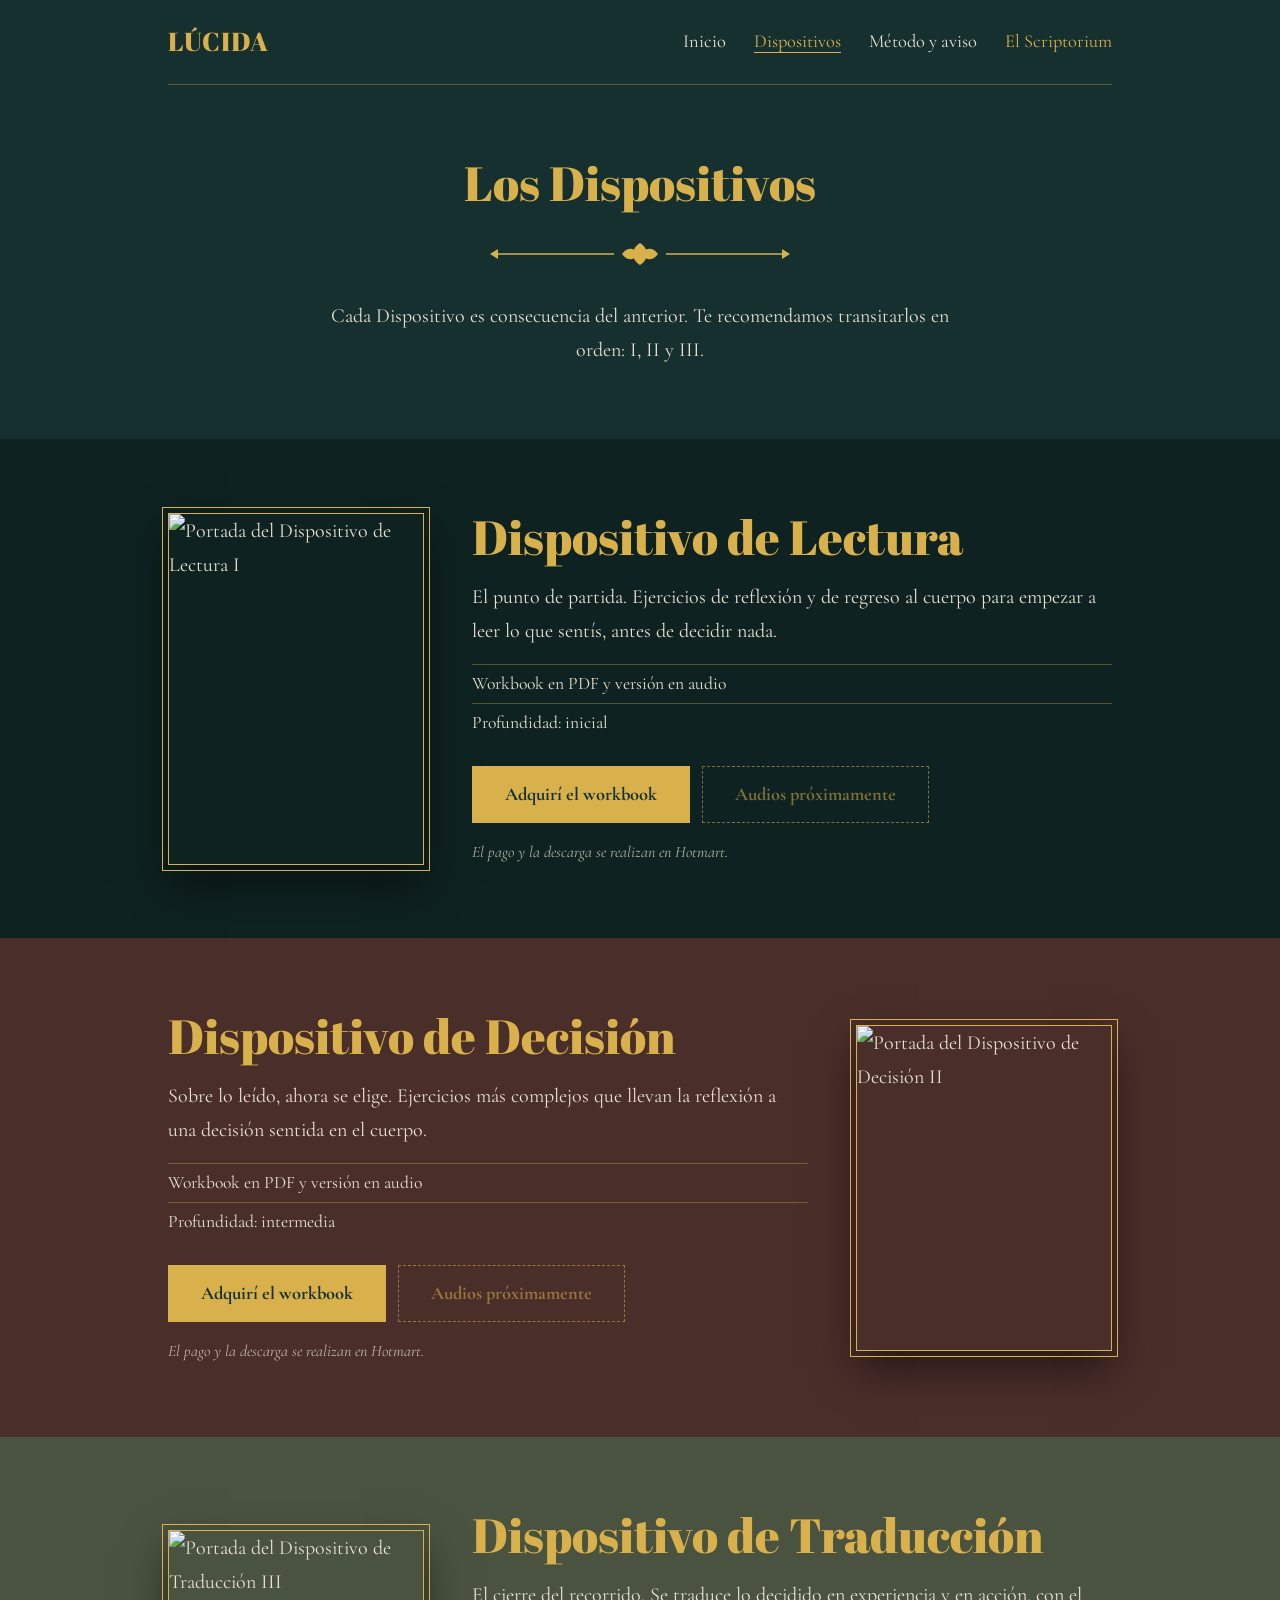
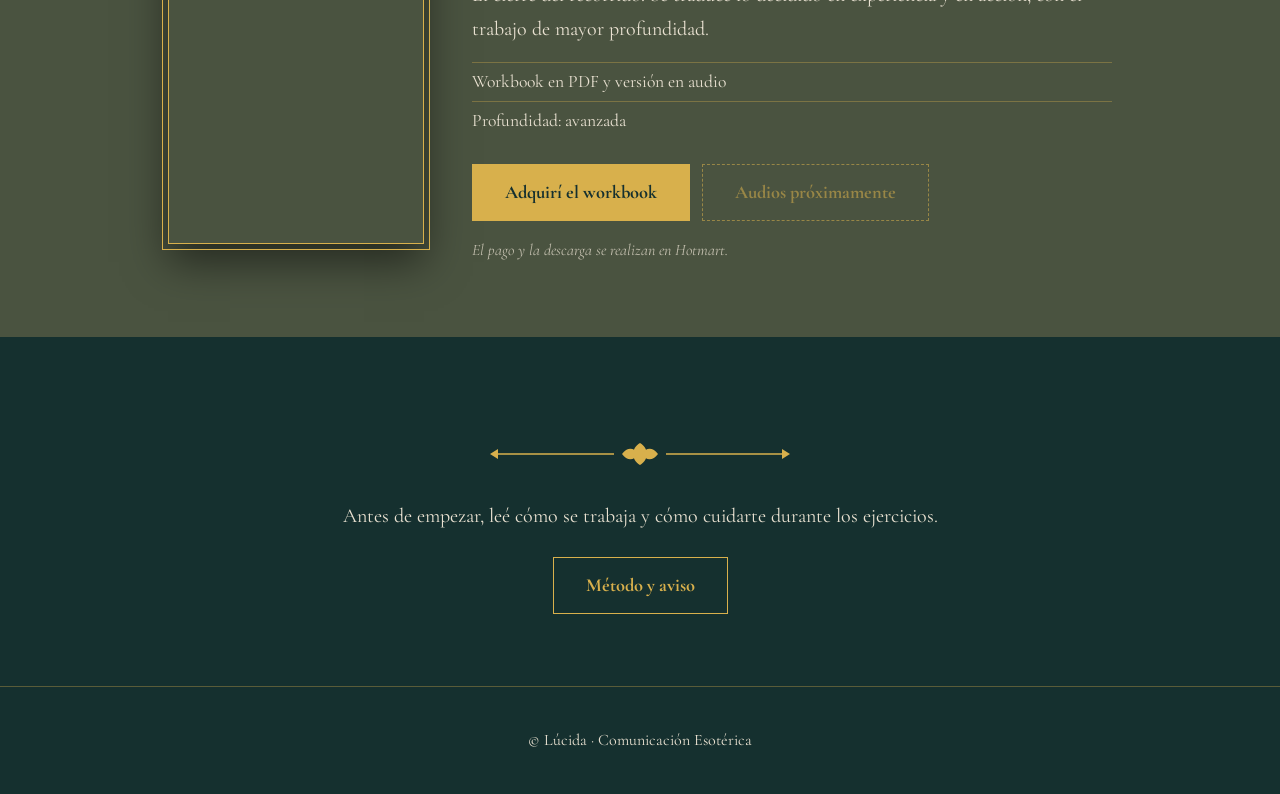
==== dispositivos.html @ 57c90175 "Add files via upload" ====
<!DOCTYPE html>
<html lang="es">
<head>
<meta charset="utf-8">
<meta name="viewport" content="width=device-width, initial-scale=1">
<title>Dispositivos de Lectura, Decisión y Traducción | Lúcida</title>
<meta name="description" content="Tres workbooks con ejercicios somáticos, en orden: Lectura I, Decisión II y Traducción III. Cada uno profundiza más que el anterior. Audios próximamente.">
<meta name="theme-color" content="#15302F">
<meta property="og:type" content="website">
<meta property="og:locale" content="es_AR">
<meta property="og:site_name" content="Lúcida · Comunicación Esotérica">
<meta property="og:title" content="Dispositivos de Lectura, Decisión y Traducción | Lúcida">
<meta property="og:description" content="Tres workbooks con ejercicios somáticos, en orden: Lectura I, Decisión II y Traducción III. Cada uno profundiza más que el anterior. Audios próximamente.">
<link rel="canonical" href="https://lucida.best/dispositivos.html">
<meta property="og:url" content="https://lucida.best/dispositivos.html">
<meta property="og:image" content="https://lucida.best/img/og.jpg">
<meta property="og:image:width" content="1200">
<meta property="og:image:height" content="630">
<meta property="og:image:alt" content="Lúcida · Comunicación Esotérica">
<meta name="twitter:card" content="summary_large_image">
<link rel="preconnect" href="https://fonts.googleapis.com">
<link rel="preconnect" href="https://fonts.gstatic.com" crossorigin>
<link href="https://fonts.googleapis.com/css2?family=Abril+Fatface&family=Cormorant+Garamond:ital,wght@0,400;0,700;1,400&display=swap" rel="stylesheet">
<link rel="stylesheet" href="styles.css">
<!-- Google Analytics: sacá los comentarios y reemplazá G-XXXXXXXXXX por tu ID de medición
<script async src="https://www.googletagmanager.com/gtag/js?id=G-XXXXXXXXXX"></script>
<script>window.dataLayer=window.dataLayer||[];function gtag(){dataLayer.push(arguments)}gtag('js',new Date());gtag('config','G-XXXXXXXXXX');</script>
-->
</head>
<body>

<header class="wrap">
  <nav class="nav" aria-label="Principal">
    <a class="logo" href="index.html">LÚCIDA</a>
    <ul>
      <li><a href="index.html">Inicio</a></li>
      <li><a href="dispositivos.html" aria-current="page">Dispositivos</a></li>
      <li><a href="metodo.html">Método y aviso</a></li>
      <li><a class="dest" href="scriptorium.html">El Scriptorium</a></li>
    </ul>
  </nav>
</header>

<main>
  <section>
    <div class="wrap">
      <h2 class="centro">Los Dispositivos</h2>
      <div class="orn" role="presentation"></div>
      <p class="prosa" style="margin:0 auto;text-align:center">Cada Dispositivo es consecuencia del anterior. Te recomendamos transitarlos en orden: I, II y III.</p>
    </div>
  </section>

  <section class="hondo" id="lectura">
    <div class="wrap disp">
      <img class="portada" src="img/lectura.jpg" alt="Portada del Dispositivo de Lectura I" width="586" height="806" loading="lazy">
      <div>
        <h2>Dispositivo de Lectura</h2>
        <p class="prosa">El punto de partida. Ejercicios de reflexión y de regreso al cuerpo para empezar a leer lo que sentís, antes de decidir nada.</p>
        <ul class="datos">
          <li>Workbook en PDF y versión en audio</li>
          <li>Profundidad: inicial</li>
        </ul>
        <div class="botones">
          <a class="btn" href="https://go.hotmart.com/R108157511X?dp=1">Adquirí el workbook</a>
          <span class="btn sec off" aria-disabled="true">Audios próximamente</span>
        </div>
        <p class="hotmart">El pago y la descarga se realizan en Hotmart.</p>
      </div>
    </div>
  </section>

  <section class="cuero" id="decision">
    <div class="wrap disp inv">
      <img class="portada" src="img/decision.jpg" alt="Portada del Dispositivo de Decisión II" width="594" height="757" loading="lazy">
      <div>
        <h2>Dispositivo de Decisión</h2>
        <p class="prosa">Sobre lo leído, ahora se elige. Ejercicios más complejos que llevan la reflexión a una decisión sentida en el cuerpo.</p>
        <ul class="datos">
          <li>Workbook en PDF y versión en audio</li>
          <li>Profundidad: intermedia</li>
        </ul>
        <div class="botones">
          <a class="btn" href="https://go.hotmart.com/N108158242B?dp=1">Adquirí el workbook</a>
          <span class="btn sec off" aria-disabled="true">Audios próximamente</span>
        </div>
        <p class="hotmart">El pago y la descarga se realizan en Hotmart.</p>
      </div>
    </div>
  </section>

  <section class="musgo" id="traduccion">
    <div class="wrap disp">
      <img class="portada" src="img/traduccion.jpg" alt="Portada del Dispositivo de Traducción III" width="598" height="736" loading="lazy">
      <div>
        <h2>Dispositivo de Traducción</h2>
        <p class="prosa">El cierre del recorrido. Se traduce lo decidido en experiencia y en acción, con el trabajo de mayor profundidad.</p>
        <ul class="datos">
          <li>Workbook en PDF y versión en audio</li>
          <li>Profundidad: avanzada</li>
        </ul>
        <div class="botones">
          <a class="btn" href="https://go.hotmart.com/E108158572I?dp=1">Adquirí el workbook</a>
          <span class="btn sec off" aria-disabled="true">Audios próximamente</span>
        </div>
        <p class="hotmart">El pago y la descarga se realizan en Hotmart.</p>
      </div>
    </div>
  </section>

  <section>
    <div class="wrap centro">
      <div class="orn" role="presentation"></div>
      <p class="prosa" style="margin:0 auto">Antes de empezar, leé cómo se trabaja y cómo cuidarte durante los ejercicios.</p>
      <a class="btn sec" href="metodo.html">Método y aviso</a>
    </div>
  </section>
</main>

<footer>
  <p>© Lúcida · Comunicación Esotérica</p>
</footer>

</body>
</html>
---- styles.css ----
:root{
  --verde:#15302F;--verde2:#4A5340;--oro:#D8B04C;--cobre:#E8B58A;
  --pergamino:#E9E1D1;--tinta:#1d1a16;--cuero:#4A2E2A;--hielo:#BFE3EA;
  --disp:'Abril Fatface','Playfair Display',Georgia,serif;
  --txt:'Cormorant Garamond','EB Garamond',Georgia,serif;
}
*{box-sizing:border-box;margin:0;padding:0}
html{scroll-behavior:smooth}
body{font-family:var(--txt);font-size:1.25rem;line-height:1.7;background:var(--verde);color:var(--pergamino)}
a{color:inherit}
:focus-visible{outline:2px solid var(--oro);outline-offset:4px}
.wrap{max-width:62rem;margin:0 auto;padding:0 1.5rem}

/* navegación */
.nav{display:flex;justify-content:space-between;align-items:center;flex-wrap:wrap;gap:.75rem 2rem;padding:1.25rem 0;border-bottom:1px solid rgba(216,176,76,.35)}
.nav .logo{font-family:var(--disp);font-size:1.6rem;color:var(--oro);text-decoration:none;letter-spacing:.04em}
.nav ul{display:flex;gap:1.75rem;list-style:none;font-size:1.15rem}
.nav a{text-decoration:none}
.nav ul a:hover,.nav ul a[aria-current]{color:var(--oro);border-bottom:1px solid var(--oro)}

/* ornamentos (SVG en línea como fondo) */
.orn{height:26px;margin:2rem auto;max-width:320px;background:url("data:image/svg+xml,%3Csvg xmlns='http://www.w3.org/2000/svg' viewBox='0 0 300 26'%3E%3Cg stroke='%23D8B04C' stroke-width='1.5' fill='none'%3E%3Cpath d='M6 13h118M176 13h118'/%3E%3C/g%3E%3Cg fill='%23D8B04C'%3E%3Cpath d='M0 13l8-5v10zM300 13l-8-5v10zM150 2c9 5 9 17 0 22-9-5-9-17 0-22z'/%3E%3Cpath d='M132 13c5-7 12-7 16 0-4 7-11 7-16 0zM152 13c4-7 11-7 16 0-5 7-12 7-16 0z'/%3E%3C/g%3E%3C/svg%3E") center/contain no-repeat}
.marco{border:1px solid var(--oro);outline:1px solid var(--oro);outline-offset:7px;padding:2.5rem 2rem;margin:10px}

/* textura de papel */
.papel{background-color:var(--pergamino);color:var(--tinta);background-image:url("data:image/svg+xml,%3Csvg xmlns='http://www.w3.org/2000/svg' width='300' height='300'%3E%3Cfilter id='n'%3E%3CfeTurbulence type='fractalNoise' baseFrequency='.8' numOctaves='3'/%3E%3CfeColorMatrix values='0 0 0 0 .3 0 0 0 0 .22 0 0 0 0 .1 0 0 0 .13 0'/%3E%3C/filter%3E%3Crect width='300' height='300' filter='url(%23n)'/%3E%3C/svg%3E")}
.cuero{background:var(--cuero);color:var(--pergamino)}
.hondo{background:#0e2221;color:var(--pergamino)}
.musgo{background:var(--verde2);color:var(--pergamino)}

/* tipografía */
h1,h2,h3{font-family:var(--disp);font-weight:400;line-height:1.1}
h1{font-size:clamp(3.5rem,13vw,8rem);color:var(--oro);letter-spacing:.03em;text-align:center}
h2{font-size:clamp(2rem,5vw,3rem);color:var(--oro);margin-bottom:1rem}
.papel h2{color:var(--verde)}
h3{font-size:1.9rem;margin-bottom:.5rem}
.sub{text-align:center;font-size:clamp(1.5rem,4vw,2.2rem);color:#fff}
.lema{text-align:center;max-width:36rem;margin:1.5rem auto 0;font-style:italic;opacity:.9}
p+p{margin-top:1rem}
.prosa{max-width:40rem}

section{padding:4.5rem 0}
.hero{padding:2.5rem 0 3rem}
.hero h1{font-size:clamp(3rem,9vw,5.5rem)}
.centro{text-align:center}

/* botón Hotmart */
.btn{display:inline-block;margin-top:1.5rem;padding:.75rem 2rem;border:1px solid var(--oro);background:var(--oro);color:var(--verde);font-family:var(--txt);font-weight:700;font-size:1.15rem;text-decoration:none;transition:background .2s,color .2s}
.btn:hover{background:transparent;color:var(--oro)}
.botones{display:flex;flex-wrap:wrap;gap:0 .75rem}
.btn.sec{background:transparent;color:var(--oro)}
.btn.off{opacity:.55;pointer-events:none;border-style:dashed;cursor:default}
.btn.sec:hover{background:var(--oro);color:var(--verde)}

/* dispositivos */
.trio{display:grid;grid-template-columns:repeat(auto-fit,minmax(15rem,1fr));gap:2rem;margin-top:2.5rem}
.disp-card{text-align:center}
.num{font-family:var(--disp);font-size:4rem;color:var(--oro);line-height:1}
.disp{display:grid;grid-template-columns:minmax(10rem,16rem) 1fr;gap:3rem;align-items:center}
.disp.inv{grid-template-columns:1fr minmax(10rem,16rem)}
.disp.inv .portada{order:2}
.datos{list-style:none;margin-top:1rem;font-size:1.1rem}
.datos li{padding:.25rem 0;border-top:1px solid rgba(216,176,76,.35)}
.portada{width:100%;height:auto;display:block;border:1px solid var(--oro);outline:1px solid var(--oro);outline-offset:5px;box-shadow:0 18px 40px rgba(0,0,0,.5)}
.disp-card .portada{max-width:12rem;margin:.5rem auto 1.75rem}
.hotmart{margin-top:1rem;font-size:1rem;font-style:italic;opacity:.75}

/* aviso */
.aviso{background:rgba(0,0,0,.2)}
ul.sintomas{display:flex;flex-wrap:wrap;gap:.6rem;list-style:none;margin:1rem 0}
ul.sintomas li{border:1px solid var(--oro);padding:.2rem 1rem;font-style:italic}
.papel ul.sintomas li{border-color:var(--verde)}

footer{padding:2.5rem 0;text-align:center;font-size:1rem;border-top:1px solid rgba(216,176,76,.35)}

@media(max-width:640px){
  body{font-size:1.15rem}
  .disp,.disp.inv{grid-template-columns:1fr;gap:2.5rem}
  .disp .portada{max-width:15rem;margin:0 auto}
  .disp.inv .portada{order:0}
  .marco{padding:1.75rem 1.25rem}
  section{padding:3rem 0}
}
@media(prefers-reduced-motion:reduce){*{transition:none!important;scroll-behavior:auto!important}}

/* vela (Scriptorium e Inicio) */
.vela{--h:100%;position:relative;width:54px;height:170px;margin:0 auto}
.cera{position:absolute;left:0;right:0;bottom:0;height:var(--h);background:linear-gradient(90deg,#d9cbb0,#f6eedb 50%,#cdbd9c);border-radius:4px 4px 2px 2px;transition:height 1s linear}
.cera::before{content:"";position:absolute;left:50%;top:-8px;width:2px;height:10px;background:#2a1d14;transform:translateX(-50%)}
.llama{position:absolute;left:50%;bottom:calc(var(--h) + 8px);width:16px;height:34px;margin-left:-8px;background:radial-gradient(ellipse at 50% 70%,#fff6c8,#ffc94d 45%,rgba(255,140,30,0) 75%);border-radius:50% 50% 50% 50%/65% 65% 35% 35%;box-shadow:0 0 34px 14px rgba(255,190,80,.35);transform-origin:50% 100%;animation:fl .18s infinite alternate;transition:bottom 1s linear}
@keyframes fl{from{transform:scale(1,1) rotate(-2deg)}to{transform:scale(.9,1.1) rotate(2deg)}}
.platillo{width:96px;height:9px;margin:0 auto;background:var(--oro);border-radius:0 0 50% 50%}
/* portal al Scriptorium */
.nav a.dest{color:var(--oro)}
.portal{display:grid;grid-template-columns:minmax(8rem,14rem) 1fr;gap:2.5rem;align-items:center;text-decoration:none;color:var(--pergamino);padding:2.5rem;margin-top:1.5rem;background:radial-gradient(ellipse at 20% 50%,rgba(255,190,80,.22),rgba(10,24,23,.9) 62%),#0b1c1b;animation:glow 4s ease-in-out infinite alternate;transition:box-shadow .3s}
@keyframes glow{from{box-shadow:0 0 30px rgba(216,176,76,.12)}to{box-shadow:0 0 60px rgba(216,176,76,.3)}}
.portal:hover{animation:none;box-shadow:0 0 80px rgba(216,176,76,.42)}
.portal:hover .btn{background:transparent;color:var(--oro)}
.pv{transform:scale(1.2);padding:1.5rem 0}
.portal h2{font-size:clamp(2.4rem,6.5vw,3.8rem);margin-bottom:.5rem}
.eyebrow{font-style:italic;color:var(--cobre);letter-spacing:.04em}
.ct{margin:1.25rem 0 .25rem;padding:.6rem 1.1rem;border-left:2px solid var(--oro);font-style:italic}
.ct small{display:block;font-style:normal;font-size:.9rem;letter-spacing:.14em;text-transform:uppercase;color:var(--oro)}
@media(max-width:640px){.nav ul{gap:.4rem 1.1rem;font-size:1.05rem;flex-wrap:wrap}.pv{transform:scale(.75);padding:0;margin:-2.2rem 0}.portal{grid-template-columns:1fr;text-align:center;padding:2rem 1.25rem;gap:1rem}.portal ul.sintomas{justify-content:center}.ct{border-left:0;border-top:1px solid var(--oro);border-bottom:1px solid var(--oro)}}
@media(prefers-reduced-motion:reduce){.llama,.portal{animation:none}}
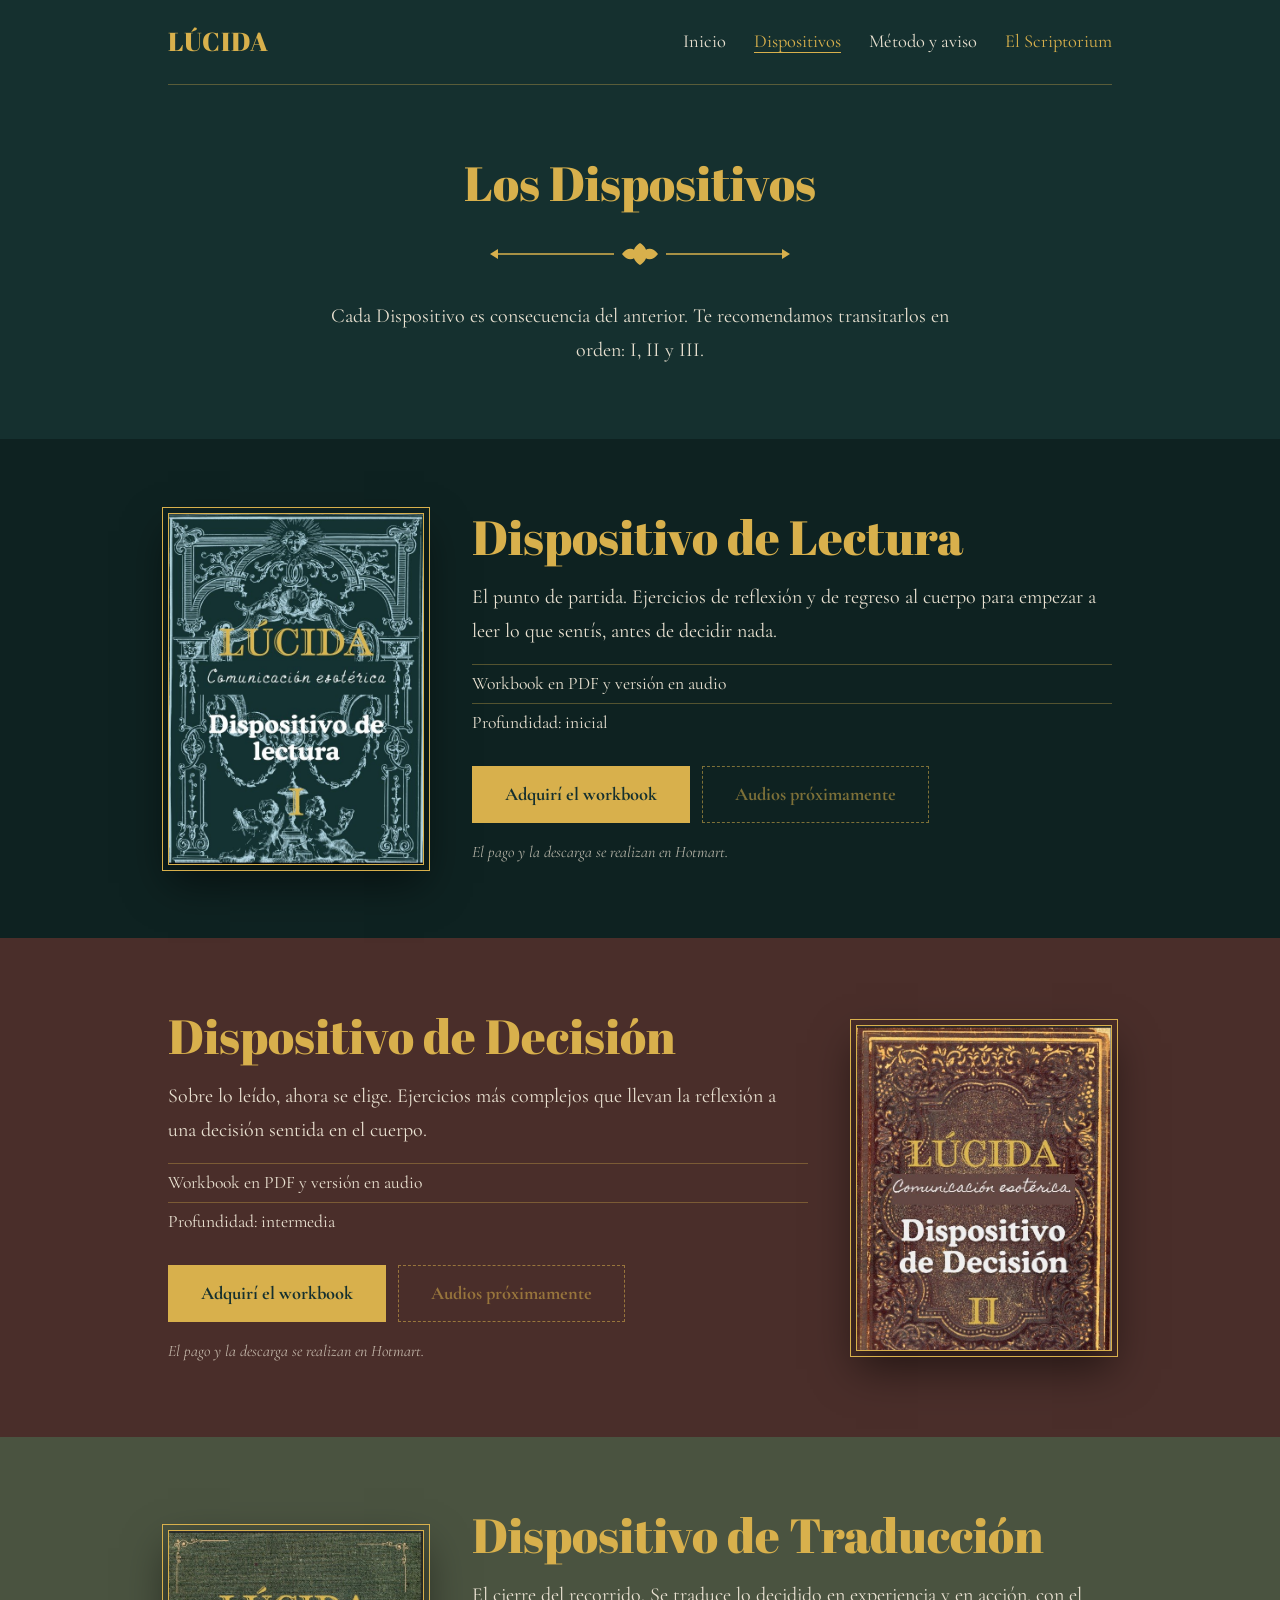
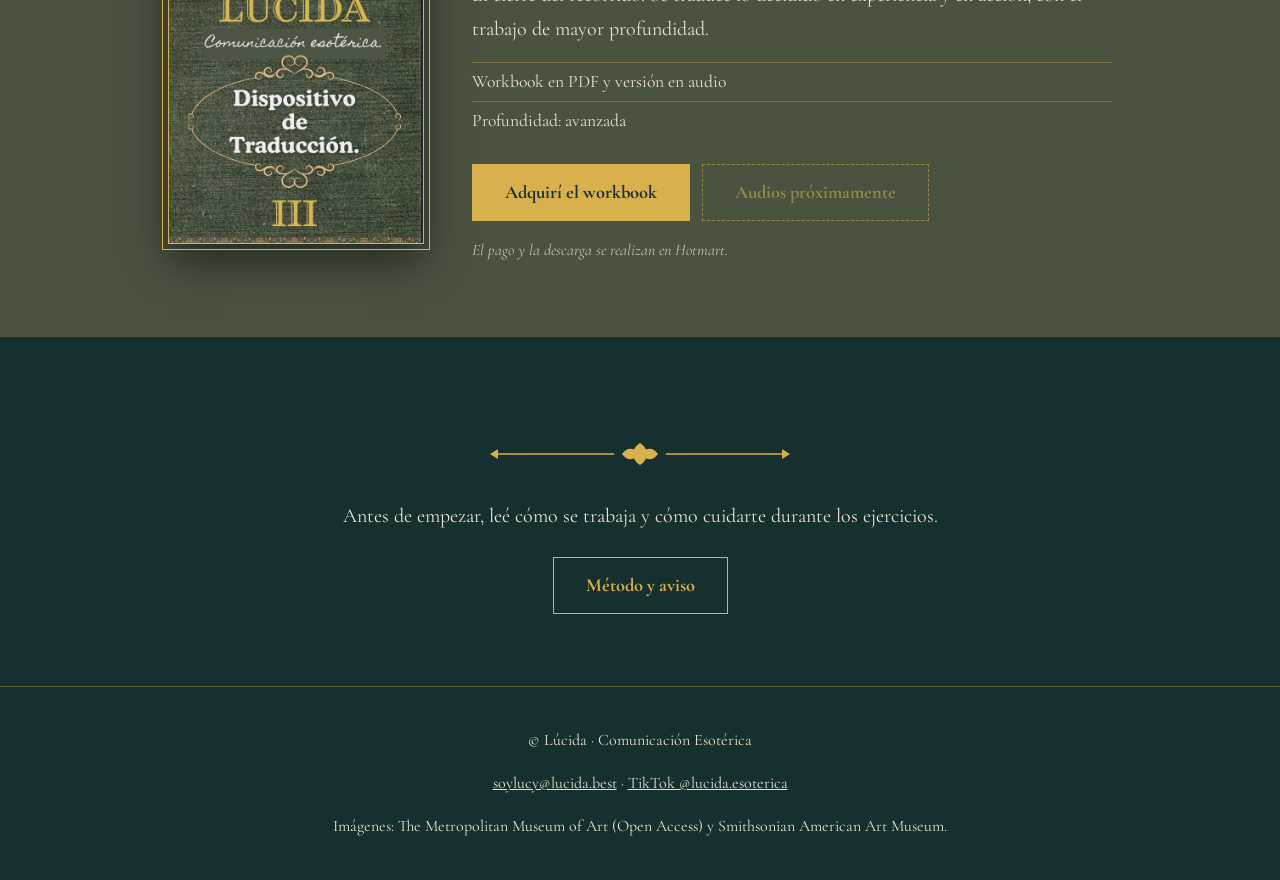
==== commit 321489e2: "Add footer links and credits to dispositivos.html" ====
--- a/dispositivos.html
+++ b/dispositivos.html
@@ -118,6 +118,8 @@
 
 <footer>
   <p>© Lúcida · Comunicación Esotérica</p>
+  <p class="pie"><a href="mailto:soylucy@lucida.best">soylucy@lucida.best</a> · <a href="https://www.tiktok.com/@lucida.esoterica" target="_blank" rel="noopener">TikTok @lucida.esoterica</a></p>
+  <p class="cred">Imágenes: The Metropolitan Museum of Art (Open Access) y Smithsonian American Art Museum.</p>
 </footer>
 
 </body>
--- a/styles.css
+++ b/styles.css
@@ -84,7 +84,7 @@
 @media(prefers-reduced-motion:reduce){*{transition:none!important;scroll-behavior:auto!important}}
 
 /* vela (Scriptorium e Inicio) */
-.vela{--h:100%;position:relative;width:54px;height:170px;margin:0 auto}
+.vela{--h:100%;position:relative;width:54px;height:190px;margin:0 auto}
 .cera{position:absolute;left:0;right:0;bottom:0;height:var(--h);background:linear-gradient(90deg,#d9cbb0,#f6eedb 50%,#cdbd9c);border-radius:4px 4px 2px 2px;transition:height 1s linear}
 .cera::before{content:"";position:absolute;left:50%;top:-8px;width:2px;height:10px;background:#2a1d14;transform:translateX(-50%)}
 .llama{position:absolute;left:50%;bottom:calc(var(--h) + 8px);width:16px;height:34px;margin-left:-8px;background:radial-gradient(ellipse at 50% 70%,#fff6c8,#ffc94d 45%,rgba(255,140,30,0) 75%);border-radius:50% 50% 50% 50%/65% 65% 35% 35%;box-shadow:0 0 34px 14px rgba(255,190,80,.35);transform-origin:50% 100%;animation:fl .18s infinite alternate;transition:bottom 1s linear}
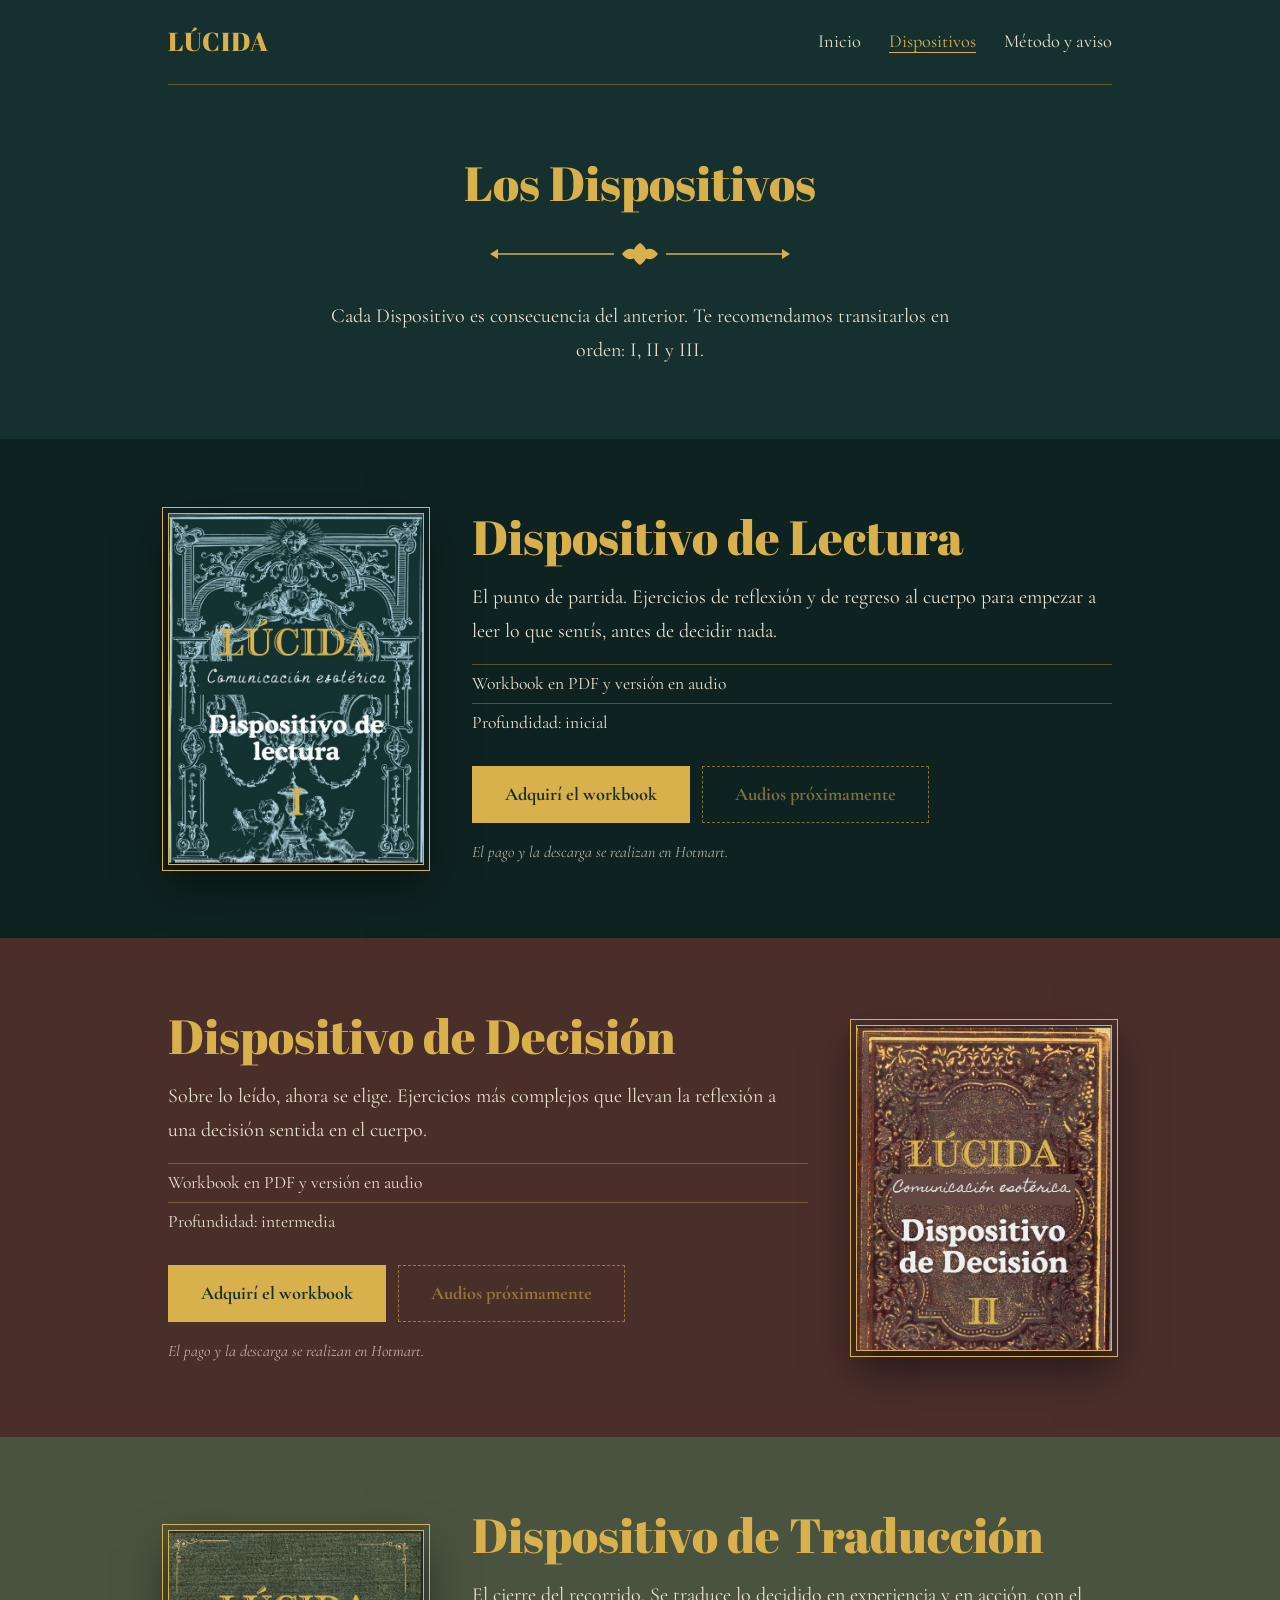
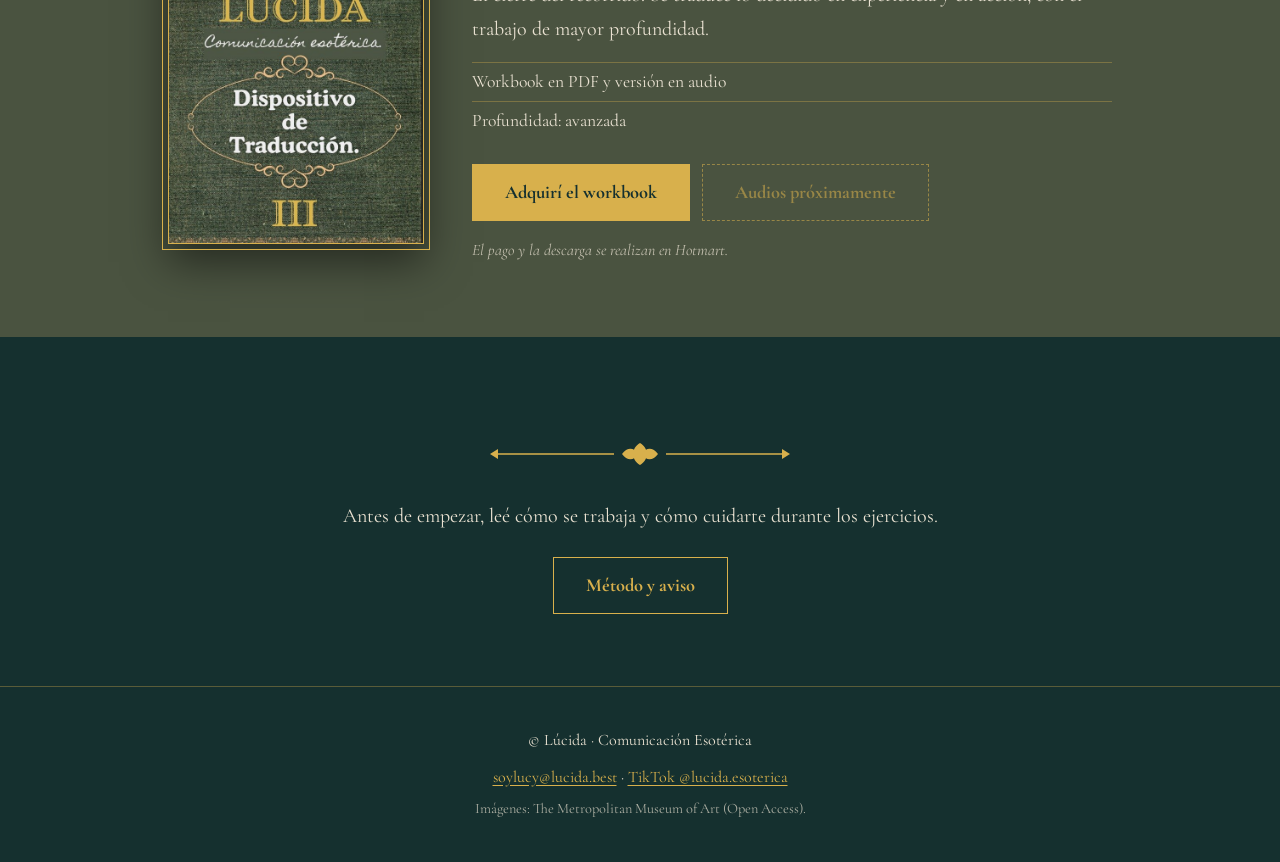
==== commit 189ddfe8: "Update dispositivos.html to remove a link and credit Removed link to 'El Scriptorium' and updated im" ====
--- a/dispositivos.html
+++ b/dispositivos.html
@@ -36,7 +36,6 @@
       <li><a href="index.html">Inicio</a></li>
       <li><a href="dispositivos.html" aria-current="page">Dispositivos</a></li>
       <li><a href="metodo.html">Método y aviso</a></li>
-      <li><a class="dest" href="scriptorium.html">El Scriptorium</a></li>
     </ul>
   </nav>
 </header>
@@ -119,8 +118,9 @@
 <footer>
   <p>© Lúcida · Comunicación Esotérica</p>
   <p class="pie"><a href="mailto:soylucy@lucida.best">soylucy@lucida.best</a> · <a href="https://www.tiktok.com/@lucida.esoterica" target="_blank" rel="noopener">TikTok @lucida.esoterica</a></p>
-  <p class="cred">Imágenes: The Metropolitan Museum of Art (Open Access) y Smithsonian American Art Museum.</p>
+  <p class="cred">Imágenes: The Metropolitan Museum of Art (Open Access).</p>
 </footer>
 
 </body>
 </html>
+
--- a/styles.css
+++ b/styles.css
@@ -103,3 +103,6 @@
 .ct small{display:block;font-style:normal;font-size:.9rem;letter-spacing:.14em;text-transform:uppercase;color:var(--oro)}
 @media(max-width:640px){.nav ul{gap:.4rem 1.1rem;font-size:1.05rem;flex-wrap:wrap}.pv{transform:scale(.75);padding:0;margin:-2.2rem 0}.portal{grid-template-columns:1fr;text-align:center;padding:2rem 1.25rem;gap:1rem}.portal ul.sintomas{justify-content:center}.ct{border-left:0;border-top:1px solid var(--oro);border-bottom:1px solid var(--oro)}}
 @media(prefers-reduced-motion:reduce){.llama,.portal{animation:none}}
+
+.cred{font-size:.9rem;opacity:.7;margin-top:.4rem}
+.pie{margin-top:.6rem}.pie a{color:var(--oro);text-decoration:underline;text-underline-offset:3px}
